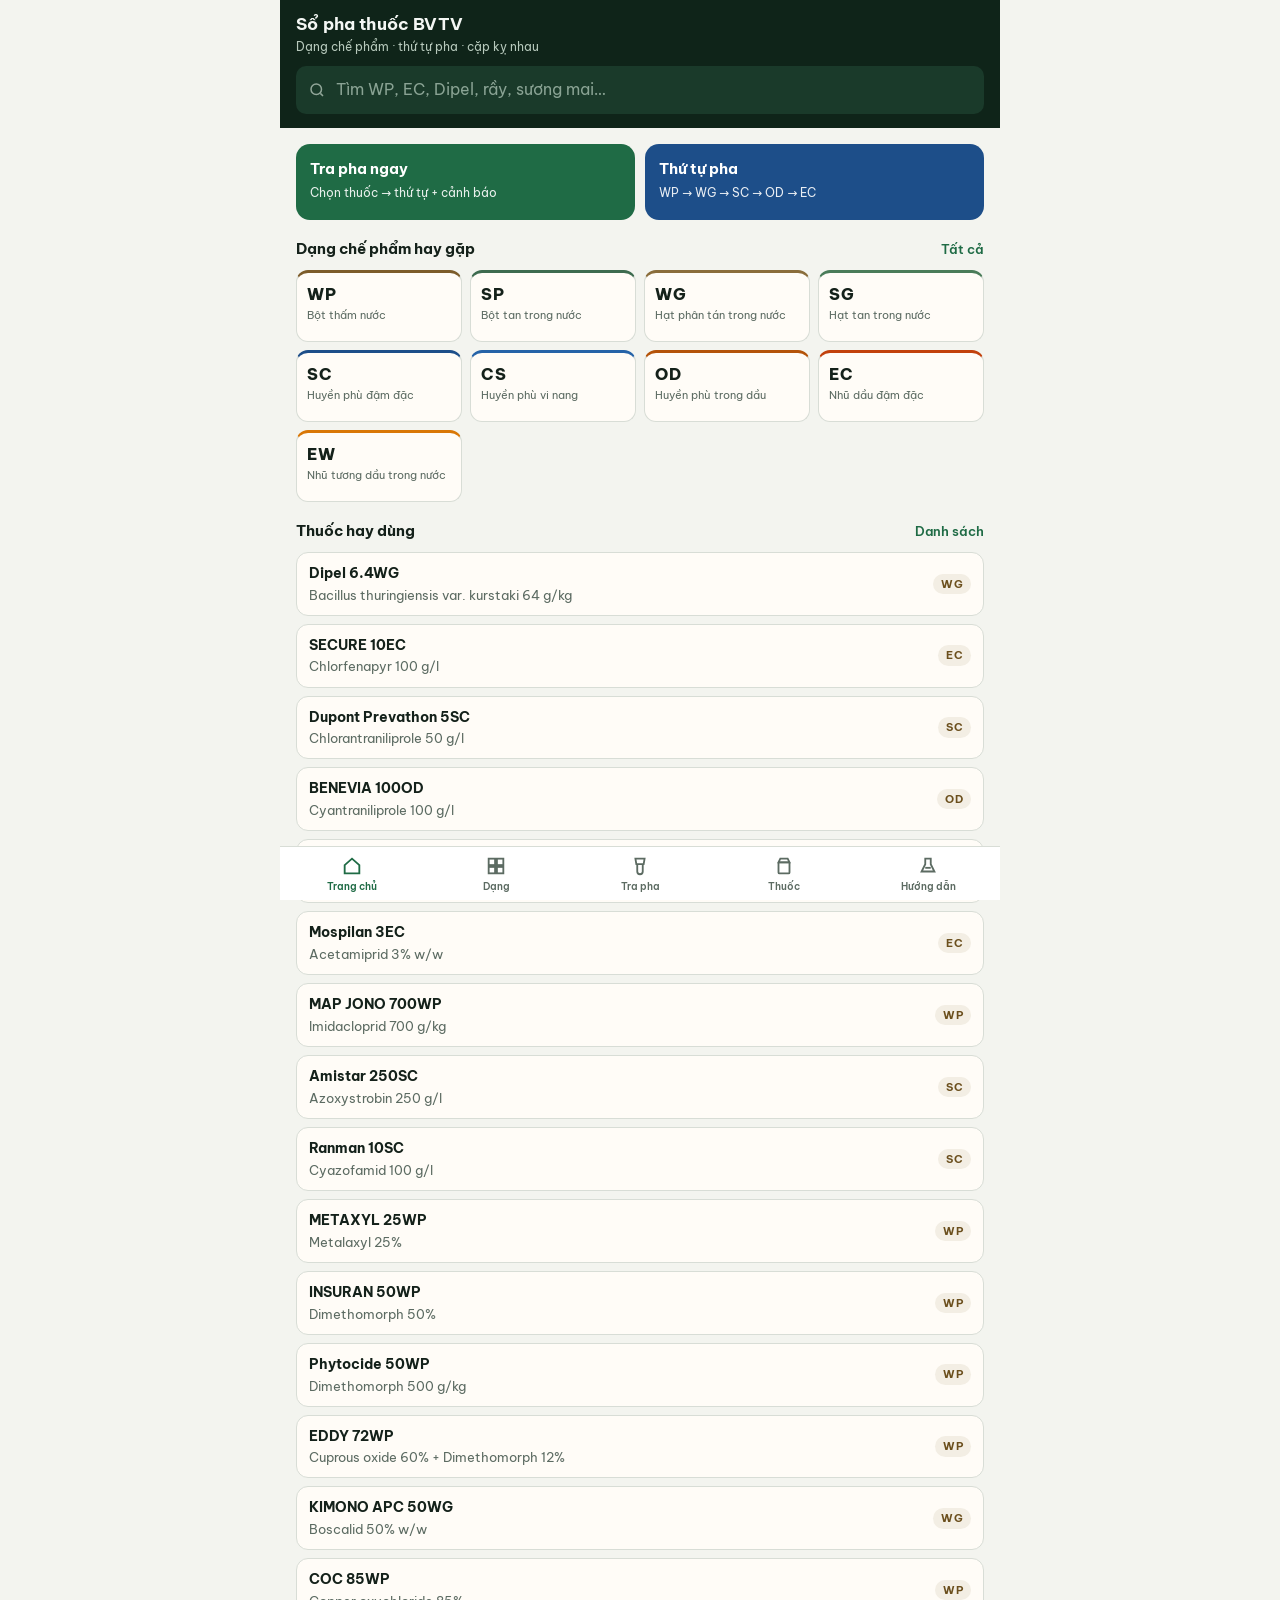
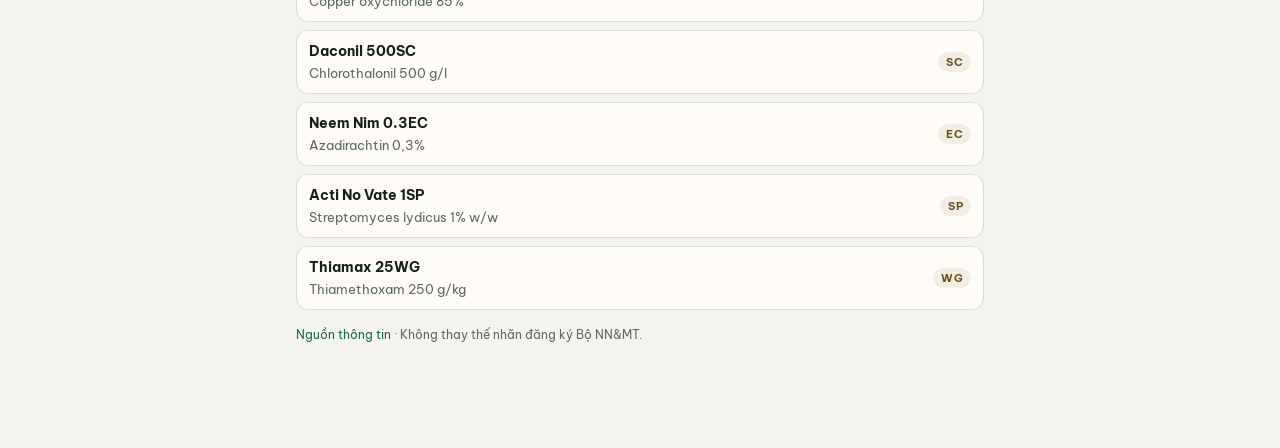
==== index.html @ 3c705736 "Add files via upload" ====
<!DOCTYPE html>
<html lang="vi">
<head>
  <meta charset="UTF-8">
  <meta name="viewport" content="width=device-width, initial-scale=1, viewport-fit=cover">
  <meta name="theme-color" content="#0f2419">
  <meta name="description" content="Tra nhanh dạng nông dược WP WG EC SC, thứ tự pha và thuốc không được phối. Tối ưu điện thoại ngoài đồng.">
  <title>Sổ pha thuốc BVTV</title>
  <link rel="manifest" href="manifest.json">
  <link rel="icon" href="data:image/svg+xml,%3Csvg xmlns='http://www.w3.org/2000/svg' viewBox='0 0 64 64'%3E%3Crect fill='%231f6b45' width='64' height='64' rx='14'/%3E%3Cpath fill='%23fff' d='M18 40c8-16 20-22 28-24-6 8-8 18-6 28-10-2-18-2-22-4z'/%3E%3C/svg%3E">
  <link rel="preconnect" href="https://fonts.googleapis.com">
  <link rel="preconnect" href="https://fonts.gstatic.com" crossorigin>
  <link href="https://fonts.googleapis.com/css2?family=Be+Vietnam+Pro:wght@400;600;700;800&display=swap" rel="stylesheet">
  <link rel="stylesheet" href="css/style.css">
</head>
<body>
  <div class="app">
    <header class="topbar">
      <h1>Sổ pha thuốc BVTV</h1>
      <p>Dạng chế phẩm · thứ tự pha · cặp kỵ nhau</p>
      <div class="search-wrap">
        <svg width="18" height="18" viewBox="0 0 24 24" fill="none" stroke="#c5d5c9" stroke-width="2"><circle cx="11" cy="11" r="7"/><path d="M20 20l-3.5-3.5"/></svg>
        <input id="global-search" type="search" placeholder="Tìm WP, EC, Dipel, rầy, sương mai…" autocomplete="off">
      </div>
    </header>

    <div id="search-results" class="hidden" style="padding:12px 16px 0"></div>

    <main>
      <section id="page-home" class="page">
        <div class="hero-actions">
          <button class="big-btn primary" data-go="#/tra">
            <strong>Tra pha ngay</strong>
            <span>Chọn thuốc → thứ tự + cảnh báo</span>
          </button>
          <button class="big-btn secondary" data-go="#/pha">
            <strong>Thứ tự pha</strong>
            <span>WP → WG → SC → OD → EC</span>
          </button>
        </div>
        <div class="section-title">
          <h2>Dạng chế phẩm hay gặp</h2>
          <a href="#/dang">Tất cả</a>
        </div>
        <div id="home-forms" class="form-grid"></div>
        <div class="section-title" style="margin-top:18px">
          <h2>Thuốc hay dùng</h2>
          <a href="#/thuoc">Danh sách</a>
        </div>
        <div id="home-prods" class="prod-list"></div>
        <p class="note-legal"><a href="#/nguon">Nguồn thông tin</a> · Không thay thế nhãn đăng ký Bộ NN&MT.</p>
      </section>

      <section id="page-forms" class="page">
        <div class="section-title"><h2>Pha với nước để phun</h2></div>
        <p class="muted">Chữ cuối tên thuốc (WP, WG, EC…) là dạng bào chế — quyết định thuốc vào bình ở bước nào. Bấm để xem cách pha.</p>
        <div id="forms-spray" class="form-grid" style="margin-top:10px"></div>
        <div class="section-title" style="margin-top:18px"><h2>Không pha bình phun lá</h2></div>
        <div id="forms-other" class="form-grid"></div>
      </section>

      <section id="page-form" class="page">
        <div id="form-detail"></div>
      </section>

      <section id="page-mix" class="page">
        <h2 style="font-size:1.05rem;margin:0 0 8px">Thứ tự cho thuốc vào bình</h2>
        <p class="muted">Nguyên tắc: nước trước — rắn khó tan trước — lỏng sau — dầu/nhũ gần cuối — phân bón lá và bám dính cuối cùng. Khuấy đều sau mỗi loại.</p>
        <div class="legend">
          <span><i class="dot" style="background:#dcfce7"></i> Phối được</span>
          <span><i class="dot" style="background:#fde68a"></i> Có điều kiện</span>
          <span><i class="dot" style="background:#fecaca"></i> Không phối</span>
        </div>
        <ol id="mix-steps" class="step-list"></ol>

        <div class="card">
          <h3>Bảng nhóm hoạt chất</h3>
          <div class="matrix">
            <table>
              <thead>
                <tr>
                  <th class="left">Nhóm</th>
                  <th>Trừ sâu</th>
                  <th>Trừ bệnh</th>
                  <th>Trừ cỏ</th>
                  <th>Sinh học</th>
                  <th>Phân lá</th>
                </tr>
              </thead>
              <tbody>
                <tr>
                  <th class="left">Trừ sâu, rầy</th>
                  <td class="cell-mid">⚠</td>
                  <td class="cell-ok">✔</td>
                  <td class="cell-no">✖</td>
                  <td class="cell-mid">⚠</td>
                  <td class="cell-mid">⚠</td>
                </tr>
                <tr>
                  <th class="left">Trừ bệnh</th>
                  <td class="cell-ok">✔</td>
                  <td class="cell-mid">⚠</td>
                  <td class="cell-no">✖</td>
                  <td class="cell-no">✖</td>
                  <td class="cell-mid">⚠</td>
                </tr>
                <tr>
                  <th class="left">Trừ cỏ</th>
                  <td class="cell-no">✖</td>
                  <td class="cell-no">✖</td>
                  <td class="cell-mid">⚠</td>
                  <td class="cell-no">✖</td>
                  <td class="cell-no">✖</td>
                </tr>
                <tr>
                  <th class="left">Sinh học (Bt, Streptomyces)</th>
                  <td class="cell-mid">⚠</td>
                  <td class="cell-no">✖</td>
                  <td class="cell-no">✖</td>
                  <td class="cell-ok">✔</td>
                  <td class="cell-mid">⚠</td>
                </tr>
                <tr>
                  <th class="left">Phân bón lá</th>
                  <td class="cell-mid">⚠</td>
                  <td class="cell-mid">⚠</td>
                  <td class="cell-no">✖</td>
                  <td class="cell-mid">⚠</td>
                  <td class="cell-ok">✔</td>
                </tr>
              </tbody>
            </table>
          </div>
          <p class="muted" style="margin-top:8px">✔ phối được (đúng thứ tự, thử cốc) · ⚠ được khi liều thấp / không trùng nhóm IRAC–FRAC · ✖ phun riêng</p>
        </div>

        <div class="card">
          <h3>Cặp không trộn chung</h3>
          <ul class="plain">
            <li><strong>Thuốc trừ cỏ</strong> với mọi thứ khác. Rửa bình thật kỹ.</li>
            <li><strong>COC 85, CuSO4, Booc-đô</strong> — phun riêng. (Đồng hydroxide như Kocide/Champion linh hoạt hơn.)</li>
            <li><strong>Vi sinh</strong> (Dipel Bt, Acti No Vate, Trichoderma) với thuốc nấm hóa học, kháng sinh, vôi. Cách ly 5–7 ngày.</li>
            <li><strong>Carbamate kim loại</strong> (mancozeb, zineb, propineb, fosetyl-Al) với kháng sinh (kasugamycin, validamycin…).</li>
            <li><strong>Canxi / magie</strong> với gốc sunfat hoặc lân — kết tủa, nghẹt béc.</li>
            <li><strong>Cùng nhóm IRAC hoặc FRAC</strong> — không mở phổ, tăng kháng thuốc (Prevathon + Benevia; Mospilan + Jono + Thiamax; Insuran + Phytocide + Eddy).</li>
          </ul>
        </div>

        <div class="callout warn">
          <strong>Bốn đúng:</strong> đúng thuốc — đúng liều nhãn — đúng lúc — đúng cách. Nước sạch. Pha xong phun ngay. Sáng sớm hoặc chiều mát. Bảo hộ khi pha và khi phun.
        </div>
        <p><a href="#/tra">Mở bộ tra pha với thuốc hay dùng →</a></p>
      </section>

      <section id="page-products" class="page">
        <div class="filters">
          <button class="on" data-filter="all">Tất cả</button>
          <button data-filter="tru-sau">Trừ sâu</button>
          <button data-filter="tru-benh">Trừ bệnh</button>
          <button data-filter="bio">Sinh học</button>
        </div>
        <div id="prod-list" class="prod-list"></div>
      </section>

      <section id="page-product" class="page">
        <div id="product-detail"></div>
      </section>

      <section id="page-checker" class="page">
        <h2 style="font-size:1.05rem;margin:0 0 6px">Bộ tra pha</h2>
        <p class="muted">Chọn thuốc đang cầm. Web sắp thứ tự theo dạng chế phẩm và báo cặp kỵ.</p>
        <div class="tank-bar">
          <button data-l="8">8L</button>
          <button class="on" data-l="16">16L</button>
          <button data-l="20">20L</button>
          <button data-l="25">25L</button>
        </div>
        <div id="checker-picks" class="prod-list" style="margin-bottom:14px"></div>
        <div id="checker-result"></div>
      </section>

      <section id="page-sources" class="page">
        <button class="back" data-go="#/">← Trang chủ</button>
        <h2 style="font-size:1.05rem;margin:0 0 8px">Nguồn</h2>
        <p class="muted">Thông tin tổng hợp để tra nhanh ngoài đồng. Liều và cây trồng đăng ký có thể khác giữa các lô — luôn đọc nhãn.</p>
        <div id="source-list"></div>
        <p class="note-legal">Trang này không phải văn bản pháp lý hay khuyến cáo thương mại. IRAC/FRAC dùng để tránh chồng nhóm, không thay thế tư vấn bảo vệ thực vật tại địa phương.</p>
      </section>
    </main>
  </div>

  <nav class="bottom-nav" aria-label="Điều hướng">
    <button data-page="home" data-go="#/">
      <svg width="22" height="22" viewBox="0 0 24 24" fill="none" stroke="currentColor" stroke-width="2"><path d="M4 11l8-7 8 7v9H4z"/></svg>
      Trang chủ
    </button>
    <button data-page="forms" data-go="#/dang">
      <svg width="22" height="22" viewBox="0 0 24 24" fill="none" stroke="currentColor" stroke-width="2"><rect x="4" y="4" width="7" height="7"/><rect x="13" y="4" width="7" height="7"/><rect x="4" y="13" width="7" height="7"/><rect x="13" y="13" width="7" height="7"/></svg>
      Dạng
    </button>
    <button data-page="checker" data-go="#/tra">
      <svg width="22" height="22" viewBox="0 0 24 24" fill="none" stroke="currentColor" stroke-width="2"><path d="M7 4h10l-1 6H8L7 4z"/><path d="M9 10v8a3 3 0 006 0v-8"/></svg>
      Tra pha
    </button>
    <button data-page="products" data-go="#/thuoc">
      <svg width="22" height="22" viewBox="0 0 24 24" fill="none" stroke="currentColor" stroke-width="2"><path d="M8 4h8l2 4H6l2-4z"/><rect x="6" y="8" width="12" height="12" rx="1"/></svg>
      Thuốc
    </button>
    <button data-page="mix" data-go="#/pha">
      <svg width="22" height="22" viewBox="0 0 24 24" fill="none" stroke="currentColor" stroke-width="2"><path d="M8 4h8M9 4v6L5 18h14l-4-8V4"/><path d="M9 14h6"/></svg>
      Hướng dẫn
    </button>
  </nav>

  <script src="js/data.js"></script>
  <script src="js/app.js"></script>
</body>
</html>
---- css/style.css ----
:root {
  --bg: #f3f4ef;
  --paper: #fffcf7;
  --ink: #14211a;
  --muted: #5c6b62;
  --line: #d8ddd6;
  --green: #1f6b45;
  --green-2: #164d32;
  --green-soft: #e7f3eb;
  --ok: #157a3c;
  --ok-bg: #e6f6ea;
  --warn: #b45309;
  --warn-bg: #fef3e2;
  --bad: #b42318;
  --bad-bg: #fdecea;
  --info: #1d4e89;
  --info-bg: #e8f0f8;
  --nav: #0f2419;
  --radius: 14px;
  --shadow: 0 1px 0 rgba(20, 33, 26, 0.06);
  --pad: 16px;
  --max: 720px;
  --nav-h: 64px;
  --safe-b: env(safe-area-inset-bottom, 0px);
}

*,
*::before,
*::after {
  box-sizing: border-box;
}

html,
body {
  margin: 0;
  padding: 0;
  min-height: 100%;
  background: var(--bg);
  color: var(--ink);
  font-family: "Be Vietnam Pro", "Segoe UI", system-ui, sans-serif;
  font-size: 16px;
  line-height: 1.45;
  -webkit-text-size-adjust: 100%;
}

body {
  padding-bottom: calc(var(--nav-h) + var(--safe-b) + 12px);
}

a {
  color: var(--green);
  text-decoration: none;
}

img {
  max-width: 100%;
}

button,
input,
select {
  font: inherit;
}

.app {
  max-width: var(--max);
  margin: 0 auto;
  min-height: 100dvh;
}

.topbar {
  position: sticky;
  top: 0;
  z-index: 20;
  background: var(--nav);
  color: #f4f7f4;
  padding: 12px var(--pad) 14px;
  padding-top: max(12px, env(safe-area-inset-top));
}

.topbar h1 {
  margin: 0;
  font-size: 1.05rem;
  font-weight: 700;
  letter-spacing: 0.01em;
}

.topbar p {
  margin: 2px 0 0;
  font-size: 0.78rem;
  color: #b7c9bc;
}

.search-wrap {
  margin-top: 10px;
  position: relative;
}

.search-wrap input {
  width: 100%;
  border: 0;
  border-radius: 10px;
  padding: 12px 14px 12px 40px;
  background: #1a3a2a;
  color: #fff;
  outline: none;
}

.search-wrap input::placeholder {
  color: #8aa394;
}

.search-wrap svg {
  position: absolute;
  left: 12px;
  top: 50%;
  transform: translateY(-50%);
  opacity: 0.7;
}

.page {
  display: none;
  padding: var(--pad);
}

.page.active {
  display: block;
}

.section-title {
  display: flex;
  align-items: baseline;
  justify-content: space-between;
  gap: 8px;
  margin: 8px 0 10px;
}

.section-title h2 {
  margin: 0;
  font-size: 0.95rem;
  font-weight: 700;
}

.section-title a,
.link-btn {
  font-size: 0.8rem;
  font-weight: 600;
}

.hero-actions {
  display: grid;
  grid-template-columns: 1fr 1fr;
  gap: 10px;
  margin-bottom: 18px;
}

.big-btn {
  display: flex;
  flex-direction: column;
  gap: 4px;
  text-align: left;
  border: 0;
  border-radius: var(--radius);
  padding: 14px;
  min-height: 76px;
  cursor: pointer;
  color: #fff;
}

.big-btn.primary {
  background: var(--green);
}

.big-btn.secondary {
  background: #1d4e89;
}

.big-btn strong {
  font-size: 0.95rem;
}

.big-btn span {
  font-size: 0.75rem;
  opacity: 0.9;
}

.card {
  background: var(--paper);
  border: 1px solid var(--line);
  border-radius: var(--radius);
  padding: 14px;
  margin-bottom: 10px;
  box-shadow: var(--shadow);
}

.card h3 {
  margin: 0 0 6px;
  font-size: 0.95rem;
}

.muted {
  color: var(--muted);
  font-size: 0.82rem;
}

.form-grid,
.prod-list {
  display: grid;
  gap: 8px;
}

.form-grid {
  grid-template-columns: repeat(3, 1fr);
}

.chip,
.prod-row,
.pick-row {
  display: flex;
  align-items: center;
  gap: 10px;
  background: var(--paper);
  border: 1px solid var(--line);
  border-radius: 12px;
  padding: 10px 12px;
  min-height: 52px;
  cursor: pointer;
  text-align: left;
  width: 100%;
  color: inherit;
}

.chip {
  flex-direction: column;
  align-items: flex-start;
  gap: 2px;
  min-height: 72px;
  padding: 10px;
}

.chip .code {
  font-weight: 800;
  font-size: 1rem;
  letter-spacing: 0.04em;
}

.chip .name {
  font-size: 0.7rem;
  color: var(--muted);
  line-height: 1.25;
}

.badge {
  display: inline-flex;
  align-items: center;
  border-radius: 999px;
  padding: 2px 8px;
  font-size: 0.7rem;
  font-weight: 700;
  letter-spacing: 0.04em;
  background: var(--green-soft);
  color: var(--green-2);
}

.badge.form {
  background: #f3eee4;
  color: #6b4f1d;
}

.badge.bio {
  background: #e6f4ef;
  color: #0f766e;
}

.badge.bad {
  background: var(--bad-bg);
  color: var(--bad);
}

.badge.warn {
  background: var(--warn-bg);
  color: var(--warn);
}

.prod-row {
  justify-content: space-between;
}

.prod-row .meta {
  display: flex;
  flex-direction: column;
  gap: 2px;
  min-width: 0;
}

.prod-row .meta strong {
  font-size: 0.9rem;
}

.filters {
  display: flex;
  gap: 6px;
  overflow-x: auto;
  padding-bottom: 8px;
  margin: 0 -4px 8px;
  scrollbar-width: none;
}

.filters button {
  flex: 0 0 auto;
  border: 1px solid var(--line);
  background: var(--paper);
  border-radius: 999px;
  padding: 8px 12px;
  font-size: 0.8rem;
  font-weight: 600;
  cursor: pointer;
}

.filters button.on {
  background: var(--green);
  color: #fff;
  border-color: var(--green);
}

.step-list {
  counter-reset: step;
  list-style: none;
  margin: 0;
  padding: 0;
}

.step-list li {
  position: relative;
  padding: 12px 12px 12px 52px;
  background: var(--paper);
  border: 1px solid var(--line);
  border-radius: 12px;
  margin-bottom: 8px;
}

.step-list li::before {
  counter-increment: step;
  content: counter(step);
  position: absolute;
  left: 12px;
  top: 12px;
  width: 28px;
  height: 28px;
  border-radius: 50%;
  background: var(--green);
  color: #fff;
  font-size: 0.8rem;
  font-weight: 700;
  display: flex;
  align-items: center;
  justify-content: center;
}

.step-list strong {
  display: block;
  margin-bottom: 4px;
}

.callout {
  border-radius: var(--radius);
  padding: 12px 14px;
  margin-bottom: 12px;
  font-size: 0.88rem;
}

.callout.warn {
  background: var(--warn-bg);
  color: #7c3d0a;
}

.callout.bad {
  background: var(--bad-bg);
  color: #7f1d1d;
}

.callout.ok {
  background: var(--ok-bg);
  color: #14532d;
}

.callout.info {
  background: var(--info-bg);
  color: #1e3a5f;
}

.matrix {
  overflow-x: auto;
  -webkit-overflow-scrolling: touch;
}

table {
  width: 100%;
  border-collapse: collapse;
  font-size: 0.75rem;
  background: var(--paper);
  border-radius: 12px;
  overflow: hidden;
}

th,
td {
  border: 1px solid var(--line);
  padding: 8px 6px;
  text-align: center;
}

th {
  background: var(--green-soft);
  font-weight: 700;
}

td.left,
th.left {
  text-align: left;
}

.cell-ok {
  background: #dcfce7;
  color: #166534;
  font-weight: 700;
}

.cell-no {
  background: #fecaca;
  color: #991b1b;
  font-weight: 700;
}

.cell-mid {
  background: #fde68a;
  color: #92400e;
  font-weight: 700;
}

.back {
  border: 0;
  background: none;
  color: var(--green);
  font-weight: 700;
  padding: 0 0 10px;
  cursor: pointer;
}

.dl {
  display: grid;
  grid-template-columns: 110px 1fr;
  gap: 6px 10px;
  font-size: 0.88rem;
  margin: 10px 0;
}

.dl dt {
  color: var(--muted);
  font-weight: 600;
}

.dl dd {
  margin: 0;
}

ul.plain {
  margin: 8px 0 0;
  padding-left: 18px;
}

ul.plain li {
  margin-bottom: 6px;
}

.tank-bar {
  display: flex;
  gap: 6px;
  margin: 8px 0 12px;
}

.tank-bar button {
  flex: 1;
  border: 1px solid var(--line);
  background: var(--paper);
  border-radius: 10px;
  padding: 10px 0;
  font-weight: 700;
  cursor: pointer;
}

.tank-bar button.on {
  background: var(--green);
  color: #fff;
  border-color: var(--green);
}

.pick-row input {
  width: 20px;
  height: 20px;
  accent-color: var(--green);
}

.order-box {
  display: flex;
  flex-direction: column;
  gap: 8px;
}

.order-item {
  display: flex;
  gap: 10px;
  align-items: flex-start;
  background: var(--paper);
  border: 1px solid var(--line);
  border-radius: 12px;
  padding: 10px 12px;
}

.num {
  flex: 0 0 28px;
  height: 28px;
  border-radius: 50%;
  background: var(--green);
  color: #fff;
  display: flex;
  align-items: center;
  justify-content: center;
  font-weight: 800;
  font-size: 0.85rem;
}

.result-empty {
  text-align: center;
  padding: 28px 12px;
  color: var(--muted);
}

.bottom-nav {
  position: fixed;
  left: 0;
  right: 0;
  bottom: 0;
  z-index: 30;
  display: grid;
  grid-template-columns: repeat(5, 1fr);
  background: #fff;
  border-top: 1px solid var(--line);
  padding-bottom: var(--safe-b);
  max-width: var(--max);
  margin: 0 auto;
}

.bottom-nav button {
  border: 0;
  background: none;
  padding: 8px 4px 6px;
  font-size: 0.65rem;
  font-weight: 600;
  color: var(--muted);
  cursor: pointer;
}

.bottom-nav button.on {
  color: var(--green);
}

.bottom-nav svg {
  display: block;
  margin: 0 auto 2px;
}

.hidden {
  display: none !important;
}

.legend {
  display: flex;
  flex-wrap: wrap;
  gap: 8px;
  font-size: 0.75rem;
  margin: 8px 0 12px;
}

.legend span {
  display: inline-flex;
  align-items: center;
  gap: 4px;
}

.dot {
  width: 10px;
  height: 10px;
  border-radius: 2px;
  display: inline-block;
}

.source-item {
  margin-bottom: 12px;
}

.source-item a {
  font-weight: 700;
  font-size: 0.88rem;
}

.note-legal {
  font-size: 0.75rem;
  color: var(--muted);
  margin-top: 16px;
  line-height: 1.5;
}

@media (min-width: 640px) {
  .form-grid {
    grid-template-columns: repeat(4, 1fr);
  }
}
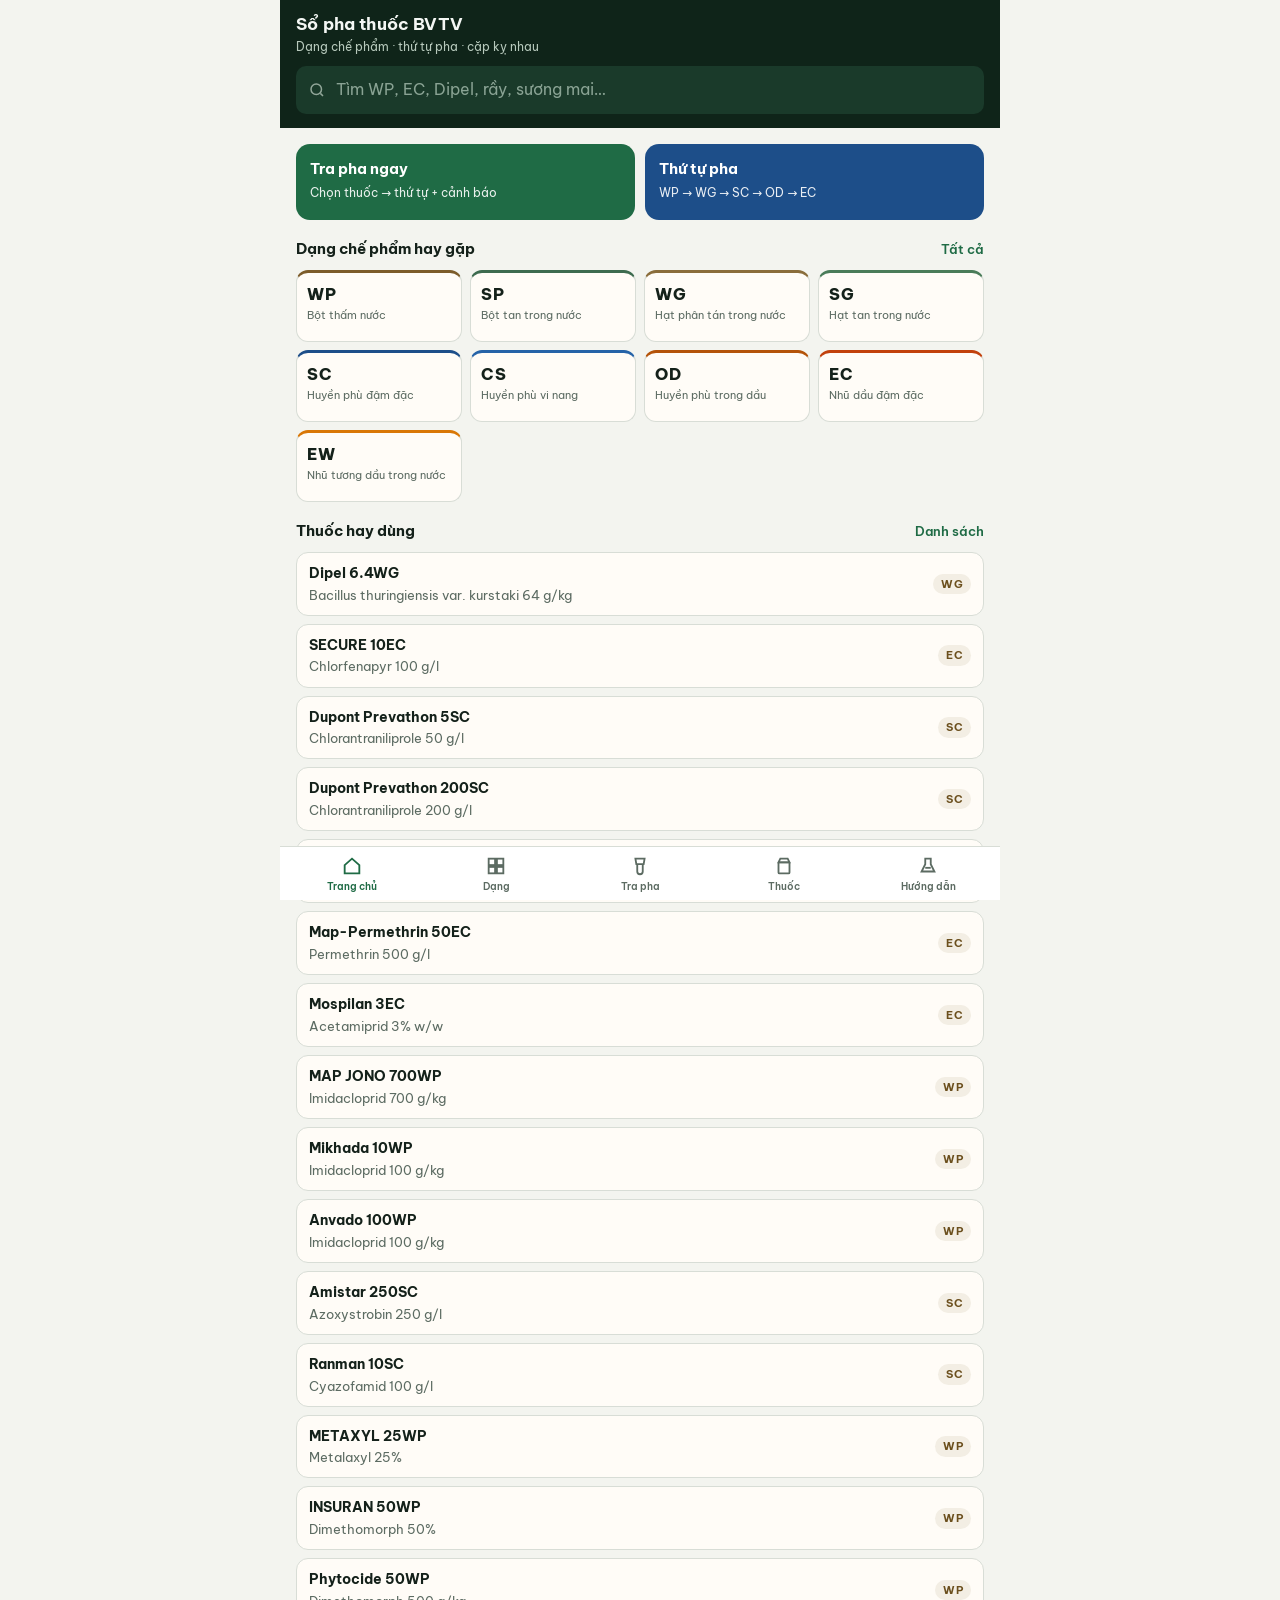
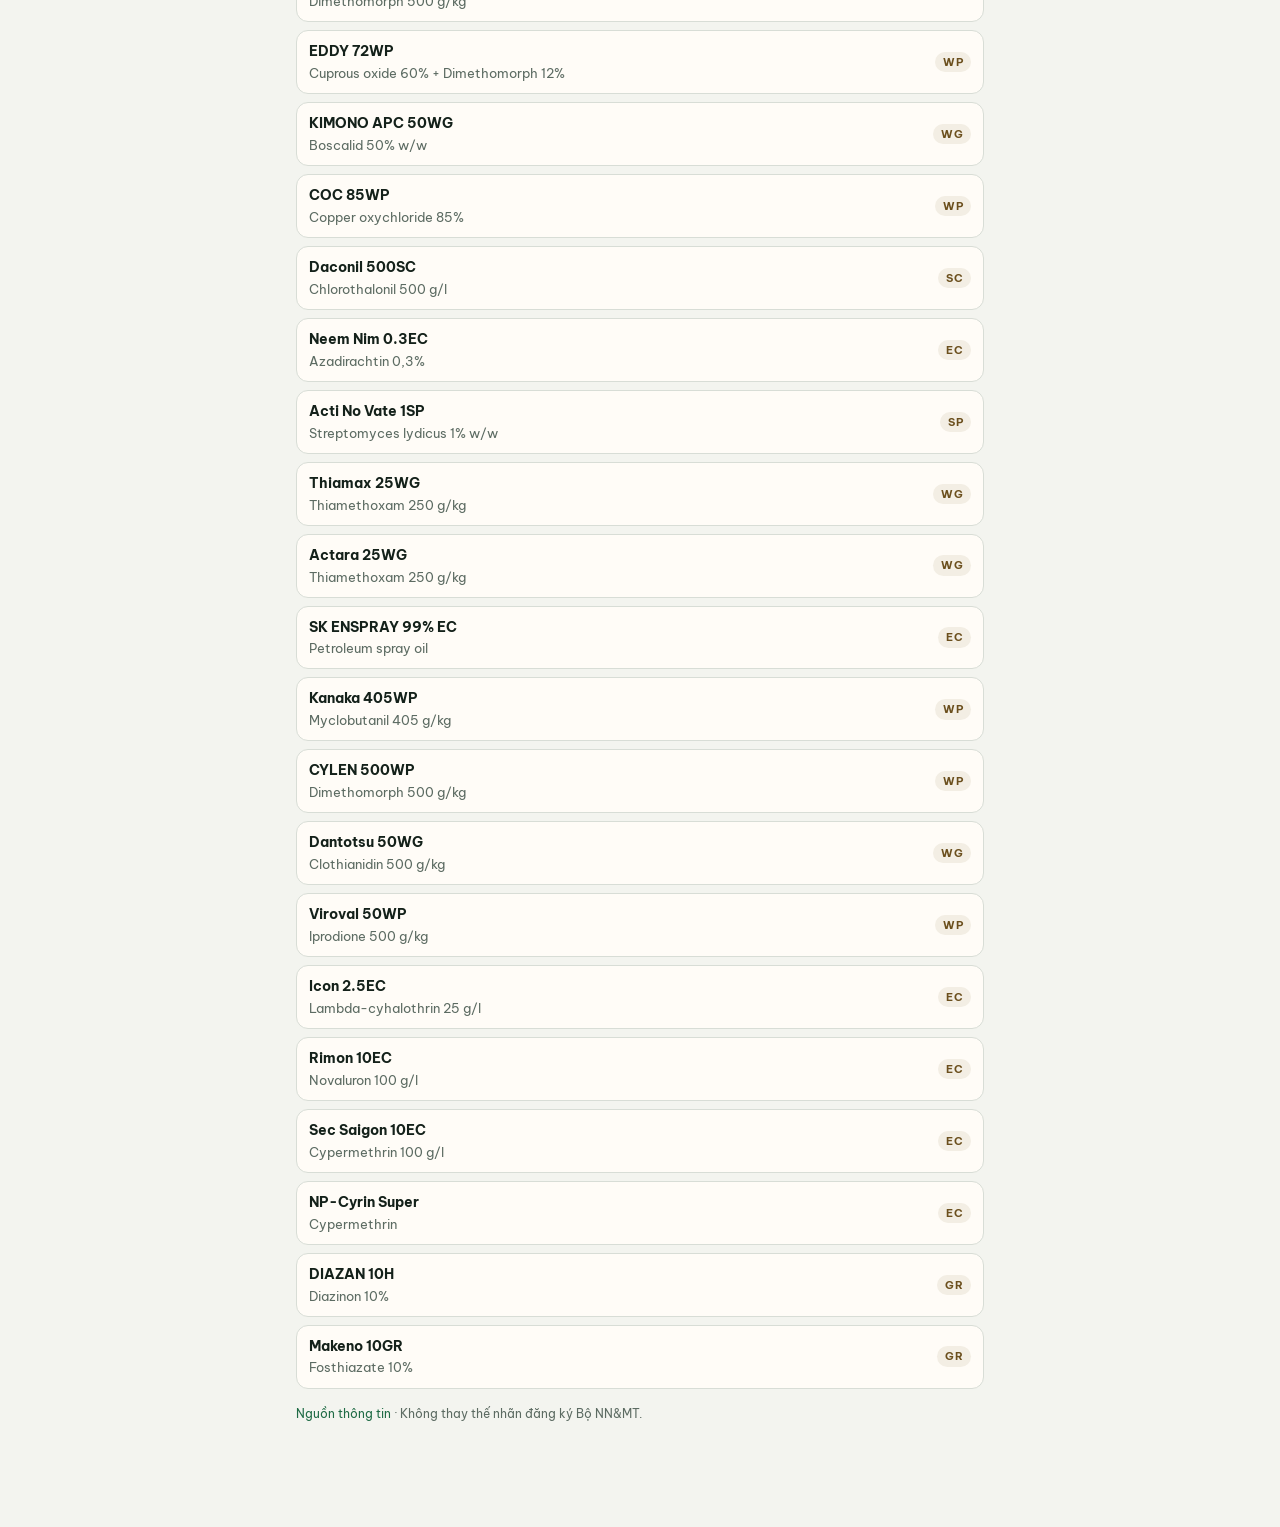
==== commit 166836f5: "Add files via upload" ====
--- a/index.html
+++ b/index.html
@@ -142,7 +142,7 @@
             <li><strong>Vi sinh</strong> (Dipel Bt, Acti No Vate, Trichoderma) với thuốc nấm hóa học, kháng sinh, vôi. Cách ly 5–7 ngày.</li>
             <li><strong>Carbamate kim loại</strong> (mancozeb, zineb, propineb, fosetyl-Al) với kháng sinh (kasugamycin, validamycin…).</li>
             <li><strong>Canxi / magie</strong> với gốc sunfat hoặc lân — kết tủa, nghẹt béc.</li>
-            <li><strong>Cùng nhóm IRAC hoặc FRAC</strong> — không mở phổ, tăng kháng thuốc (Prevathon + Benevia; Mospilan + Jono + Thiamax; Insuran + Phytocide + Eddy).</li>
+            <li><strong>Cùng nhóm IRAC hoặc FRAC</strong> — không mở phổ, tăng kháng thuốc (Prevathon 5SC / 200SC + Benevia; Mospilan + Jono / Mikhada / Anvado + Thiamax / Actara + Dantotsu; Insuran + Phytocide + Eddy + Cylen; Permethrin + Icon + Sec Saigon + NP-Cyrin).</li>
           </ul>
         </div>
 
@@ -168,12 +168,26 @@
 
       <section id="page-checker" class="page">
         <h2 style="font-size:1.05rem;margin:0 0 6px">Bộ tra pha</h2>
-        <p class="muted">Chọn thuốc đang cầm. Web sắp thứ tự theo dạng chế phẩm và báo cặp kỵ.</p>
-        <div class="tank-bar">
-          <button data-l="8">8L</button>
-          <button class="on" data-l="16">16L</button>
-          <button data-l="20">20L</button>
-          <button data-l="25">25L</button>
+        <p class="muted">Chọn cây đang phun, nhập số lít bình pha, rồi chọn thuốc. Thuốc cấm trên cây đó bị làm mờ, không chọn được.</p>
+        <div class="crop-bar">
+          <label for="crop-select">Cây đang phun</label>
+          <select id="crop-select"></select>
+          <p id="crop-ban-hint" class="muted"></p>
+        </div>
+        <div class="tank-card">
+          <label for="tank-liters">Số lít cần pha</label>
+          <p class="muted" id="tank-hint">Liều nhãn tính theo bình 16 lít. Nhập đúng số lít nước sẽ pha — hệ thống quy ra lượng thuốc phải lấy cho bình đó.</p>
+          <div class="tank-bar">
+            <button type="button" data-l="8">8L</button>
+            <button type="button" class="on" data-l="16">16L</button>
+            <button type="button" data-l="20">20L</button>
+            <button type="button" data-l="25">25L</button>
+          </div>
+          <div class="tank-custom">
+            <input id="tank-liters" type="number" min="0.5" max="500" step="0.5" value="16" inputmode="decimal" enterkeyhint="done">
+            <span class="tank-unit">lít</span>
+          </div>
+          <p id="tank-scale-hint" class="muted"></p>
         </div>
         <div id="checker-picks" class="prod-list" style="margin-bottom:14px"></div>
         <div id="checker-result"></div>
--- a/css/style.css
+++ b/css/style.css
@@ -473,16 +473,36 @@
   margin-bottom: 6px;
 }
 
+.tank-card {
+  background: var(--paper);
+  border: 1px solid var(--line);
+  border-radius: var(--radius);
+  padding: 12px;
+  margin: 0 0 12px;
+}
+
+.tank-card label {
+  display: block;
+  font-size: 0.78rem;
+  font-weight: 700;
+  color: var(--muted);
+  margin-bottom: 4px;
+}
+
+.tank-card > .muted {
+  margin: 0 0 10px;
+}
+
 .tank-bar {
   display: flex;
   gap: 6px;
-  margin: 8px 0 12px;
+  margin: 0 0 10px;
 }
 
 .tank-bar button {
   flex: 1;
   border: 1px solid var(--line);
-  background: var(--paper);
+  background: #fff;
   border-radius: 10px;
   padding: 10px 0;
   font-weight: 700;
@@ -495,10 +515,169 @@
   border-color: var(--green);
 }
 
+.tank-custom {
+  display: flex;
+  align-items: stretch;
+  gap: 0;
+  border: 1px solid var(--line);
+  border-radius: 10px;
+  overflow: hidden;
+  background: #fff;
+}
+
+.tank-custom:focus-within {
+  border-color: var(--green);
+  box-shadow: 0 0 0 3px rgba(31, 107, 69, 0.15);
+}
+
+.tank-custom input {
+  flex: 1;
+  min-width: 0;
+  border: 0;
+  padding: 12px 12px;
+  background: transparent;
+  color: var(--ink);
+  font-weight: 800;
+  font-size: 1.15rem;
+  outline: none;
+}
+
+.tank-unit {
+  display: flex;
+  align-items: center;
+  padding: 0 14px;
+  font-weight: 700;
+  color: var(--muted);
+  background: var(--green-soft);
+  border-left: 1px solid var(--line);
+}
+
+#tank-scale-hint {
+  margin: 8px 0 0;
+}
+
+.dose-take {
+  margin-top: 6px;
+  padding: 8px 10px;
+  background: var(--green-soft);
+  border-radius: 10px;
+}
+
+.dose-range {
+  margin-top: 8px;
+}
+
+.dose-band {
+  display: grid;
+  grid-template-columns: 1fr 1fr 1fr;
+  gap: 4px;
+  margin-bottom: 6px;
+}
+
+.dose-band > span {
+  display: flex;
+  flex-direction: column;
+  align-items: center;
+  text-align: center;
+  padding: 6px 4px;
+  background: #fff;
+  border-radius: 8px;
+  border: 1px solid #c5e0d0;
+  font-size: 0.75rem;
+  line-height: 1.3;
+}
+
+.dose-band em {
+  font-style: normal;
+  color: var(--muted);
+  font-size: 0.68rem;
+  font-weight: 600;
+}
+
+.dose-band strong {
+  font-size: 0.88rem;
+  margin: 2px 0;
+}
+
+.take-summary {
+  background: var(--green-soft);
+  border-color: #c5e0d0;
+}
+
+.take-summary h3 {
+  margin-bottom: 8px;
+}
+
+.take-summary li {
+  font-size: 0.95rem;
+}
+
+.crop-bar {
+  background: var(--paper);
+  border: 1px solid var(--line);
+  border-radius: var(--radius);
+  padding: 12px;
+  margin: 8px 0 10px;
+}
+
+.crop-bar label {
+  display: block;
+  font-size: 0.78rem;
+  font-weight: 700;
+  color: var(--muted);
+  margin-bottom: 6px;
+}
+
+.crop-bar select {
+  width: 100%;
+  border: 1px solid var(--line);
+  border-radius: 10px;
+  padding: 12px 10px;
+  background: #fff;
+  color: var(--ink);
+  font-weight: 600;
+}
+
+.crop-bar #crop-ban-hint {
+  margin: 8px 0 0;
+}
+
 .pick-row input {
   width: 20px;
   height: 20px;
+  flex: 0 0 20px;
   accent-color: var(--green);
+}
+
+.pick-row .meta {
+  display: flex;
+  flex-direction: column;
+  gap: 2px;
+  min-width: 0;
+}
+
+.pick-row.banned {
+  opacity: 0.55;
+  cursor: not-allowed;
+  background: #f4f1ee;
+  border-style: dashed;
+  pointer-events: none;
+}
+
+.pick-row.banned strong {
+  text-decoration: line-through;
+  text-decoration-thickness: 1px;
+}
+
+.pick-row.banned input {
+  accent-color: #9ca3af;
+}
+
+.pick-row.granule {
+  opacity: 0.72;
+  cursor: not-allowed;
+  background: #f7f6f3;
+  pointer-events: none;
 }
 
 .order-box {
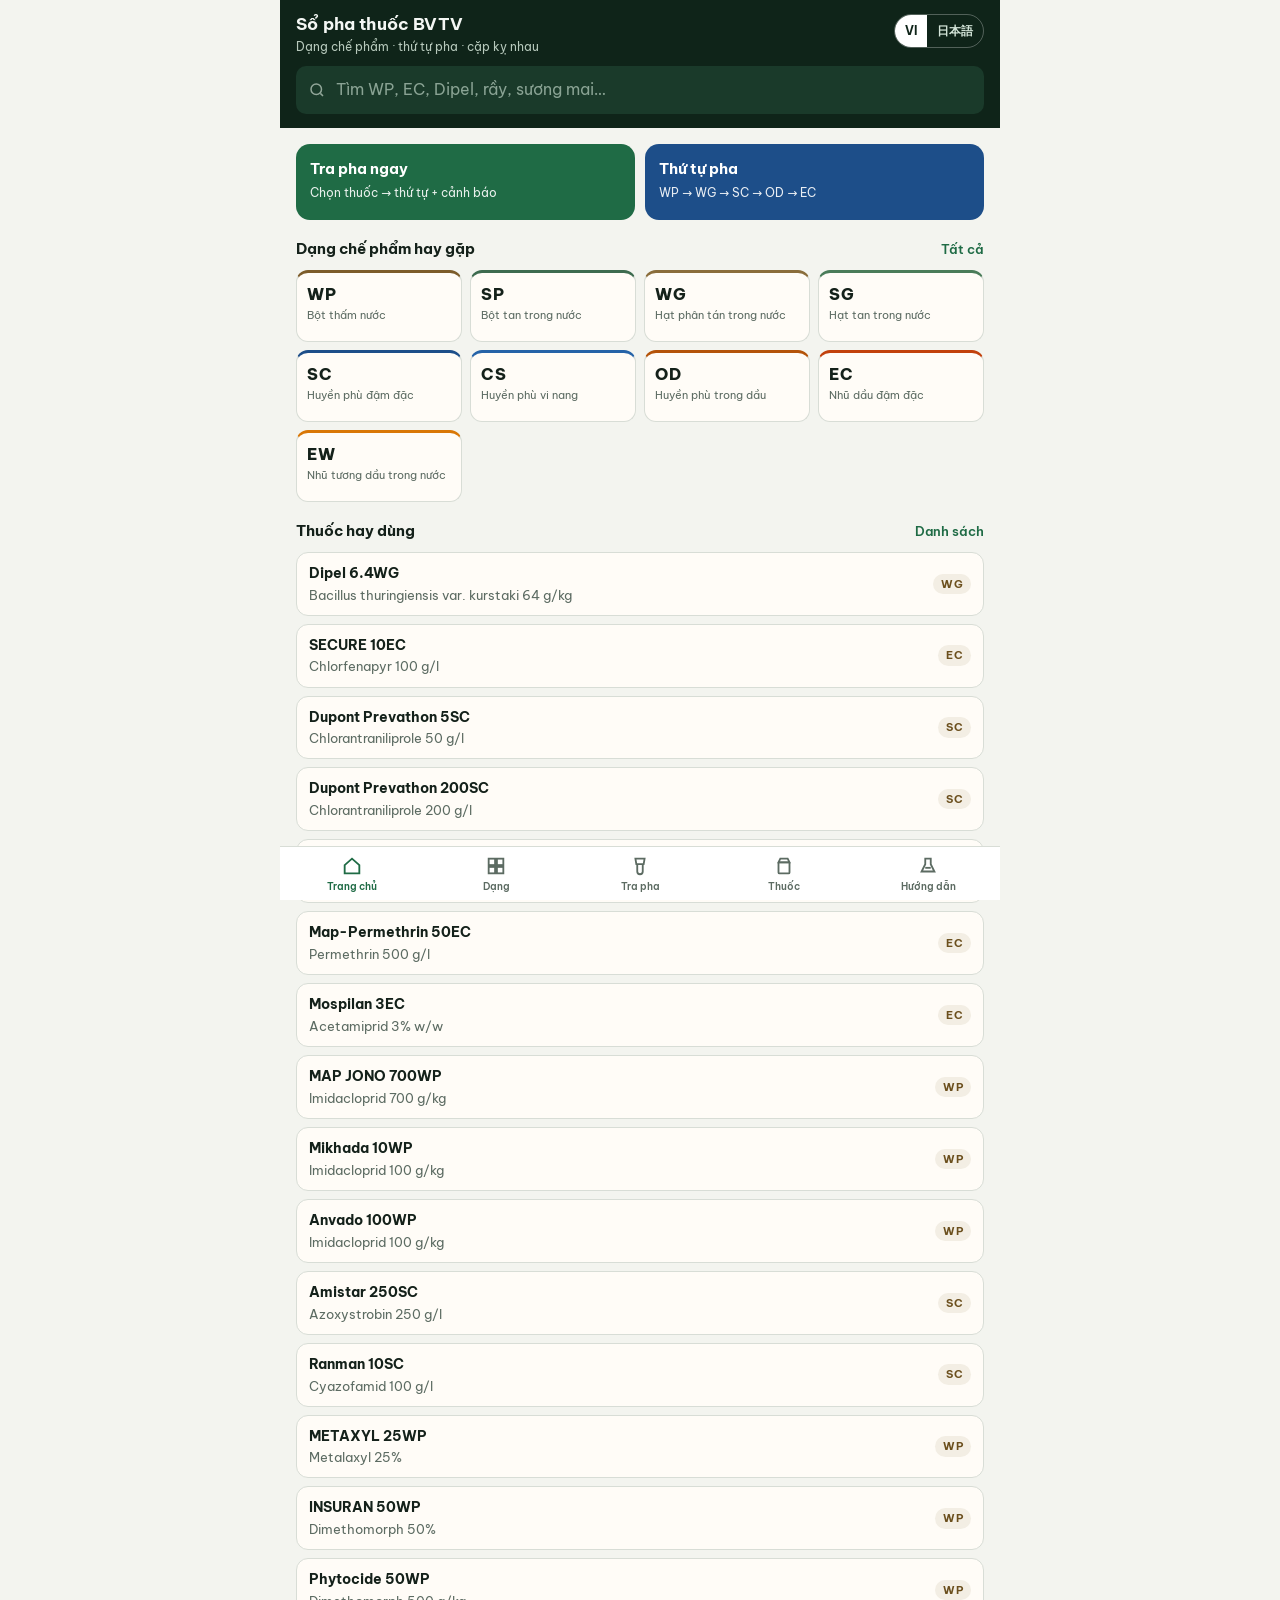
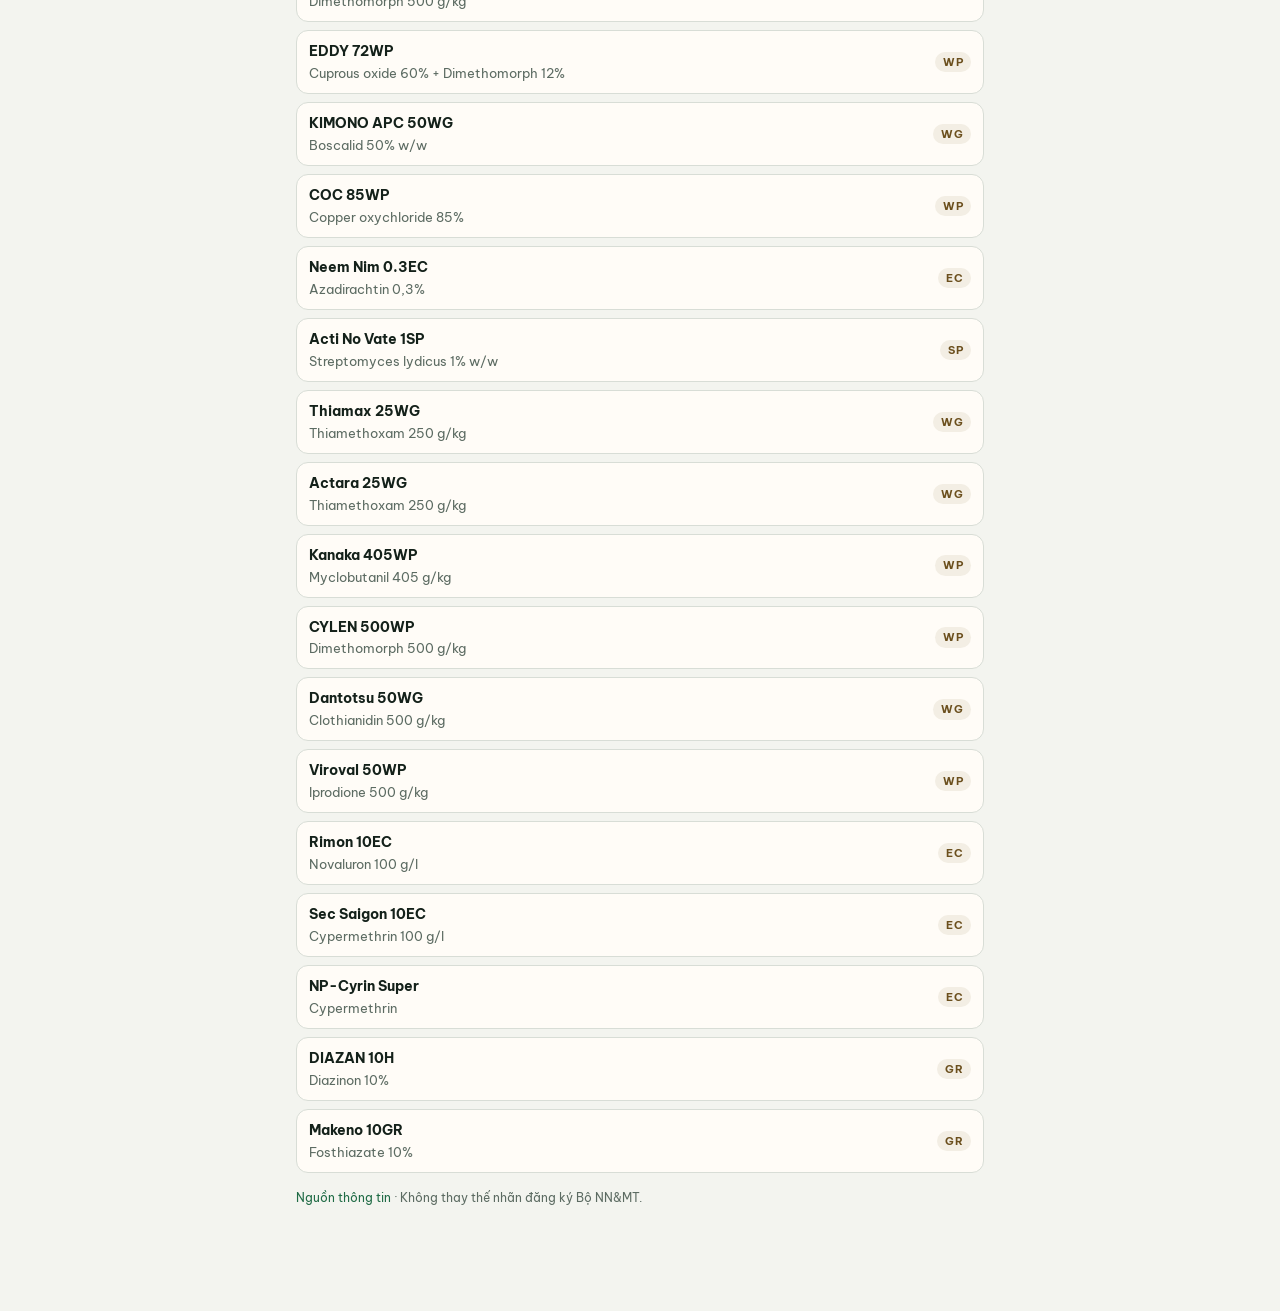
==== commit 854c5ae2: "Add files via upload" ====
--- a/index.html
+++ b/index.html
@@ -10,17 +10,25 @@
   <link rel="icon" href="data:image/svg+xml,%3Csvg xmlns='http://www.w3.org/2000/svg' viewBox='0 0 64 64'%3E%3Crect fill='%231f6b45' width='64' height='64' rx='14'/%3E%3Cpath fill='%23fff' d='M18 40c8-16 20-22 28-24-6 8-8 18-6 28-10-2-18-2-22-4z'/%3E%3C/svg%3E">
   <link rel="preconnect" href="https://fonts.googleapis.com">
   <link rel="preconnect" href="https://fonts.gstatic.com" crossorigin>
-  <link href="https://fonts.googleapis.com/css2?family=Be+Vietnam+Pro:wght@400;600;700;800&display=swap" rel="stylesheet">
+  <link href="https://fonts.googleapis.com/css2?family=Be+Vietnam+Pro:wght@400;600;700;800&family=Noto+Sans+JP:wght@400;500;700&display=swap" rel="stylesheet">
   <link rel="stylesheet" href="css/style.css">
 </head>
 <body>
   <div class="app">
     <header class="topbar">
-      <h1>Sổ pha thuốc BVTV</h1>
-      <p>Dạng chế phẩm · thứ tự pha · cặp kỵ nhau</p>
+      <div class="top-head">
+        <div>
+          <h1 data-i18n="title">Sổ pha thuốc BVTV</h1>
+          <p data-i18n="subtitle">Dạng chế phẩm · thứ tự pha · cặp kỵ nhau</p>
+        </div>
+        <div class="lang-switch" role="group" aria-label="Ngôn ngữ / 言語">
+          <button type="button" data-set-lang="vi" class="on" aria-pressed="true">VI</button>
+          <button type="button" data-set-lang="ja" aria-pressed="false">日本語</button>
+        </div>
+      </div>
       <div class="search-wrap">
         <svg width="18" height="18" viewBox="0 0 24 24" fill="none" stroke="#c5d5c9" stroke-width="2"><circle cx="11" cy="11" r="7"/><path d="M20 20l-3.5-3.5"/></svg>
-        <input id="global-search" type="search" placeholder="Tìm WP, EC, Dipel, rầy, sương mai…" autocomplete="off">
+        <input id="global-search" type="search" data-i18n-placeholder="searchPh" placeholder="Tìm WP, EC, Dipel, rầy, sương mai…" autocomplete="off">
       </div>
     </header>
 
@@ -30,32 +38,32 @@
       <section id="page-home" class="page">
         <div class="hero-actions">
           <button class="big-btn primary" data-go="#/tra">
-            <strong>Tra pha ngay</strong>
-            <span>Chọn thuốc → thứ tự + cảnh báo</span>
+            <strong data-i18n="homeTra">Tra pha ngay</strong>
+            <span data-i18n="homeTraSub">Chọn thuốc → thứ tự + cảnh báo</span>
           </button>
           <button class="big-btn secondary" data-go="#/pha">
-            <strong>Thứ tự pha</strong>
-            <span>WP → WG → SC → OD → EC</span>
+            <strong data-i18n="homeMix">Thứ tự pha</strong>
+            <span data-i18n="homeMixSub">WP → WG → SC → OD → EC</span>
           </button>
         </div>
         <div class="section-title">
-          <h2>Dạng chế phẩm hay gặp</h2>
-          <a href="#/dang">Tất cả</a>
+          <h2 data-i18n="homeForms">Dạng chế phẩm hay gặp</h2>
+          <a href="#/dang" data-i18n="homeAll">Tất cả</a>
         </div>
         <div id="home-forms" class="form-grid"></div>
         <div class="section-title" style="margin-top:18px">
-          <h2>Thuốc hay dùng</h2>
-          <a href="#/thuoc">Danh sách</a>
+          <h2 data-i18n="homeProds">Thuốc hay dùng</h2>
+          <a href="#/thuoc" data-i18n="homeList">Danh sách</a>
         </div>
         <div id="home-prods" class="prod-list"></div>
-        <p class="note-legal"><a href="#/nguon">Nguồn thông tin</a> · Không thay thế nhãn đăng ký Bộ NN&MT.</p>
+        <p class="note-legal"><a href="#/nguon" data-i18n="homeLegalLink">Nguồn thông tin</a> · <span data-i18n="homeLegalRest">Không thay thế nhãn đăng ký Bộ NN&MT.</span></p>
       </section>
 
       <section id="page-forms" class="page">
-        <div class="section-title"><h2>Pha với nước để phun</h2></div>
-        <p class="muted">Chữ cuối tên thuốc (WP, WG, EC…) là dạng bào chế — quyết định thuốc vào bình ở bước nào. Bấm để xem cách pha.</p>
+        <div class="section-title"><h2 data-i18n="formsSprayTitle">Pha với nước để phun</h2></div>
+        <p class="muted" data-i18n="formsIntro">Chữ cuối tên thuốc (WP, WG, EC…) là dạng bào chế — quyết định thuốc vào bình ở bước nào. Bấm để xem cách pha.</p>
         <div id="forms-spray" class="form-grid" style="margin-top:10px"></div>
-        <div class="section-title" style="margin-top:18px"><h2>Không pha bình phun lá</h2></div>
+        <div class="section-title" style="margin-top:18px"><h2 data-i18n="formsOtherTitle">Không pha bình phun lá</h2></div>
         <div id="forms-other" class="form-grid"></div>
       </section>
 
@@ -64,64 +72,64 @@
       </section>
 
       <section id="page-mix" class="page">
-        <h2 style="font-size:1.05rem;margin:0 0 8px">Thứ tự cho thuốc vào bình</h2>
-        <p class="muted">Nguyên tắc: nước trước — rắn khó tan trước — lỏng sau — dầu/nhũ gần cuối — phân bón lá và bám dính cuối cùng. Khuấy đều sau mỗi loại.</p>
+        <h2 style="font-size:1.05rem;margin:0 0 8px" data-i18n="mixH2">Thứ tự cho thuốc vào bình</h2>
+        <p class="muted" data-i18n="mixIntro">Nguyên tắc: nước trước — rắn khó tan trước — lỏng sau — dầu/nhũ gần cuối — phân bón lá và bám dính cuối cùng. Khuấy đều sau mỗi loại.</p>
         <div class="legend">
-          <span><i class="dot" style="background:#dcfce7"></i> Phối được</span>
-          <span><i class="dot" style="background:#fde68a"></i> Có điều kiện</span>
-          <span><i class="dot" style="background:#fecaca"></i> Không phối</span>
+          <span><i class="dot" style="background:#dcfce7"></i> <span data-i18n="legendOk">Phối được</span></span>
+          <span><i class="dot" style="background:#fde68a"></i> <span data-i18n="legendMid">Có điều kiện</span></span>
+          <span><i class="dot" style="background:#fecaca"></i> <span data-i18n="legendNo">Không phối</span></span>
         </div>
         <ol id="mix-steps" class="step-list"></ol>
 
         <div class="card">
-          <h3>Bảng nhóm hoạt chất</h3>
+          <h3 data-i18n="matrixTitle">Bảng nhóm hoạt chất</h3>
           <div class="matrix">
             <table>
               <thead>
                 <tr>
-                  <th class="left">Nhóm</th>
-                  <th>Trừ sâu</th>
-                  <th>Trừ bệnh</th>
-                  <th>Trừ cỏ</th>
-                  <th>Sinh học</th>
-                  <th>Phân lá</th>
+                  <th class="left" data-i18n="thGroup">Nhóm</th>
+                  <th data-i18n="thInsect">Trừ sâu</th>
+                  <th data-i18n="thDisease">Trừ bệnh</th>
+                  <th data-i18n="thWeed">Trừ cỏ</th>
+                  <th data-i18n="thBio">Sinh học</th>
+                  <th data-i18n="thFert">Phân lá</th>
                 </tr>
               </thead>
               <tbody>
                 <tr>
-                  <th class="left">Trừ sâu, rầy</th>
-                  <td class="cell-mid">⚠</td>
-                  <td class="cell-ok">✔</td>
-                  <td class="cell-no">✖</td>
-                  <td class="cell-mid">⚠</td>
-                  <td class="cell-mid">⚠</td>
-                </tr>
-                <tr>
-                  <th class="left">Trừ bệnh</th>
-                  <td class="cell-ok">✔</td>
-                  <td class="cell-mid">⚠</td>
-                  <td class="cell-no">✖</td>
-                  <td class="cell-no">✖</td>
-                  <td class="cell-mid">⚠</td>
-                </tr>
-                <tr>
-                  <th class="left">Trừ cỏ</th>
-                  <td class="cell-no">✖</td>
-                  <td class="cell-no">✖</td>
-                  <td class="cell-mid">⚠</td>
-                  <td class="cell-no">✖</td>
-                  <td class="cell-no">✖</td>
-                </tr>
-                <tr>
-                  <th class="left">Sinh học (Bt, Streptomyces)</th>
-                  <td class="cell-mid">⚠</td>
-                  <td class="cell-no">✖</td>
-                  <td class="cell-no">✖</td>
-                  <td class="cell-ok">✔</td>
-                  <td class="cell-mid">⚠</td>
-                </tr>
-                <tr>
-                  <th class="left">Phân bón lá</th>
+                  <th class="left" data-i18n="rowInsect">Trừ sâu, rầy</th>
+                  <td class="cell-mid">⚠</td>
+                  <td class="cell-ok">✔</td>
+                  <td class="cell-no">✖</td>
+                  <td class="cell-mid">⚠</td>
+                  <td class="cell-mid">⚠</td>
+                </tr>
+                <tr>
+                  <th class="left" data-i18n="rowDisease">Trừ bệnh</th>
+                  <td class="cell-ok">✔</td>
+                  <td class="cell-mid">⚠</td>
+                  <td class="cell-no">✖</td>
+                  <td class="cell-no">✖</td>
+                  <td class="cell-mid">⚠</td>
+                </tr>
+                <tr>
+                  <th class="left" data-i18n="rowWeed">Trừ cỏ</th>
+                  <td class="cell-no">✖</td>
+                  <td class="cell-no">✖</td>
+                  <td class="cell-mid">⚠</td>
+                  <td class="cell-no">✖</td>
+                  <td class="cell-no">✖</td>
+                </tr>
+                <tr>
+                  <th class="left" data-i18n="rowBio">Sinh học (Bt, Streptomyces)</th>
+                  <td class="cell-mid">⚠</td>
+                  <td class="cell-no">✖</td>
+                  <td class="cell-no">✖</td>
+                  <td class="cell-ok">✔</td>
+                  <td class="cell-mid">⚠</td>
+                </tr>
+                <tr>
+                  <th class="left" data-i18n="rowFert">Phân bón lá</th>
                   <td class="cell-mid">⚠</td>
                   <td class="cell-mid">⚠</td>
                   <td class="cell-no">✖</td>
@@ -131,33 +139,33 @@
               </tbody>
             </table>
           </div>
-          <p class="muted" style="margin-top:8px">✔ phối được (đúng thứ tự, thử cốc) · ⚠ được khi liều thấp / không trùng nhóm IRAC–FRAC · ✖ phun riêng</p>
+          <p class="muted" style="margin-top:8px" data-i18n="matrixNote">✔ phối được (đúng thứ tự, thử cốc) · ⚠ được khi liều thấp / không trùng nhóm IRAC–FRAC · ✖ phun riêng</p>
         </div>
 
         <div class="card">
-          <h3>Cặp không trộn chung</h3>
-          <ul class="plain">
+          <h3 data-i18n="banTitle">Cặp không trộn chung</h3>
+          <ul class="plain" data-i18n-html="banList">
             <li><strong>Thuốc trừ cỏ</strong> với mọi thứ khác. Rửa bình thật kỹ.</li>
             <li><strong>COC 85, CuSO4, Booc-đô</strong> — phun riêng. (Đồng hydroxide như Kocide/Champion linh hoạt hơn.)</li>
             <li><strong>Vi sinh</strong> (Dipel Bt, Acti No Vate, Trichoderma) với thuốc nấm hóa học, kháng sinh, vôi. Cách ly 5–7 ngày.</li>
             <li><strong>Carbamate kim loại</strong> (mancozeb, zineb, propineb, fosetyl-Al) với kháng sinh (kasugamycin, validamycin…).</li>
             <li><strong>Canxi / magie</strong> với gốc sunfat hoặc lân — kết tủa, nghẹt béc.</li>
-            <li><strong>Cùng nhóm IRAC hoặc FRAC</strong> — không mở phổ, tăng kháng thuốc (Prevathon 5SC / 200SC + Benevia; Mospilan + Jono / Mikhada / Anvado + Thiamax / Actara + Dantotsu; Insuran + Phytocide + Eddy + Cylen; Permethrin + Icon + Sec Saigon + NP-Cyrin).</li>
+            <li><strong>Cùng nhóm IRAC hoặc FRAC</strong> — không mở phổ, tăng kháng thuốc (Prevathon 5SC / 200SC + Benevia; Mospilan + Jono / Mikhada / Anvado + Thiamax / Actara + Dantotsu; Insuran + Phytocide + Eddy + Cylen; Permethrin + Sec Saigon + NP-Cyrin).</li>
           </ul>
         </div>
 
-        <div class="callout warn">
+        <div class="callout warn" data-i18n-html="fourRight">
           <strong>Bốn đúng:</strong> đúng thuốc — đúng liều nhãn — đúng lúc — đúng cách. Nước sạch. Pha xong phun ngay. Sáng sớm hoặc chiều mát. Bảo hộ khi pha và khi phun.
         </div>
-        <p><a href="#/tra">Mở bộ tra pha với thuốc hay dùng →</a></p>
+        <p><a href="#/tra" data-i18n="mixLink">Mở bộ tra pha với thuốc hay dùng →</a></p>
       </section>
 
       <section id="page-products" class="page">
         <div class="filters">
-          <button class="on" data-filter="all">Tất cả</button>
-          <button data-filter="tru-sau">Trừ sâu</button>
-          <button data-filter="tru-benh">Trừ bệnh</button>
-          <button data-filter="bio">Sinh học</button>
+          <button class="on" data-filter="all" data-i18n="filterAll">Tất cả</button>
+          <button data-filter="tru-sau" data-i18n="filterInsect">Trừ sâu</button>
+          <button data-filter="tru-benh" data-i18n="filterDisease">Trừ bệnh</button>
+          <button data-filter="bio" data-i18n="filterBio">Sinh học</button>
         </div>
         <div id="prod-list" class="prod-list"></div>
       </section>
@@ -167,16 +175,16 @@
       </section>
 
       <section id="page-checker" class="page">
-        <h2 style="font-size:1.05rem;margin:0 0 6px">Bộ tra pha</h2>
-        <p class="muted">Chọn cây đang phun, nhập số lít bình pha, rồi chọn thuốc. Thuốc cấm trên cây đó bị làm mờ, không chọn được.</p>
+        <h2 style="font-size:1.05rem;margin:0 0 6px" data-i18n="checkerH2">Bộ tra pha</h2>
+        <p class="muted" data-i18n="checkerIntro">Chọn cây đang phun, nhập số lít bình pha, rồi chọn thuốc. Thuốc cấm trên cây đó bị làm mờ, không chọn được.</p>
         <div class="crop-bar">
-          <label for="crop-select">Cây đang phun</label>
+          <label for="crop-select" data-i18n="cropLabel">Cây đang phun</label>
           <select id="crop-select"></select>
           <p id="crop-ban-hint" class="muted"></p>
         </div>
         <div class="tank-card">
-          <label for="tank-liters">Số lít cần pha</label>
-          <p class="muted" id="tank-hint">Liều nhãn tính theo bình 16 lít. Nhập đúng số lít nước sẽ pha — hệ thống quy ra lượng thuốc phải lấy cho bình đó.</p>
+          <label for="tank-liters" data-i18n="tankLabel">Số lít cần pha</label>
+          <p class="muted" id="tank-hint" data-i18n="tankHint">Liều nhãn tính theo bình 16 lít. Nhập đúng số lít nước sẽ pha — hệ thống quy ra lượng thuốc phải lấy cho bình đó.</p>
           <div class="tank-bar">
             <button type="button" data-l="8">8L</button>
             <button type="button" class="on" data-l="16">16L</button>
@@ -185,7 +193,7 @@
           </div>
           <div class="tank-custom">
             <input id="tank-liters" type="number" min="0.5" max="500" step="0.5" value="16" inputmode="decimal" enterkeyhint="done">
-            <span class="tank-unit">lít</span>
+            <span class="tank-unit" data-i18n="tankUnit">lít</span>
           </div>
           <p id="tank-scale-hint" class="muted"></p>
         </div>
@@ -194,11 +202,11 @@
       </section>
 
       <section id="page-sources" class="page">
-        <button class="back" data-go="#/">← Trang chủ</button>
-        <h2 style="font-size:1.05rem;margin:0 0 8px">Nguồn</h2>
-        <p class="muted">Thông tin tổng hợp để tra nhanh ngoài đồng. Liều và cây trồng đăng ký có thể khác giữa các lô — luôn đọc nhãn.</p>
+        <button class="back" data-go="#/" data-i18n="sourcesBack">← Trang chủ</button>
+        <h2 style="font-size:1.05rem;margin:0 0 8px" data-i18n="sourcesH2">Nguồn</h2>
+        <p class="muted" data-i18n="sourcesIntro">Thông tin tổng hợp để tra nhanh ngoài đồng. Liều và cây trồng đăng ký có thể khác giữa các lô — luôn đọc nhãn.</p>
         <div id="source-list"></div>
-        <p class="note-legal">Trang này không phải văn bản pháp lý hay khuyến cáo thương mại. IRAC/FRAC dùng để tránh chồng nhóm, không thay thế tư vấn bảo vệ thực vật tại địa phương.</p>
+        <p class="note-legal" data-i18n="sourcesLegal">Trang này không phải văn bản pháp lý hay khuyến cáo thương mại. IRAC/FRAC dùng để tránh chồng nhóm, không thay thế tư vấn bảo vệ thực vật tại địa phương.</p>
       </section>
     </main>
   </div>
@@ -206,27 +214,28 @@
   <nav class="bottom-nav" aria-label="Điều hướng">
     <button data-page="home" data-go="#/">
       <svg width="22" height="22" viewBox="0 0 24 24" fill="none" stroke="currentColor" stroke-width="2"><path d="M4 11l8-7 8 7v9H4z"/></svg>
-      Trang chủ
+      <span data-i18n="navHome">Trang chủ</span>
     </button>
     <button data-page="forms" data-go="#/dang">
       <svg width="22" height="22" viewBox="0 0 24 24" fill="none" stroke="currentColor" stroke-width="2"><rect x="4" y="4" width="7" height="7"/><rect x="13" y="4" width="7" height="7"/><rect x="4" y="13" width="7" height="7"/><rect x="13" y="13" width="7" height="7"/></svg>
-      Dạng
+      <span data-i18n="navForms">Dạng</span>
     </button>
     <button data-page="checker" data-go="#/tra">
       <svg width="22" height="22" viewBox="0 0 24 24" fill="none" stroke="currentColor" stroke-width="2"><path d="M7 4h10l-1 6H8L7 4z"/><path d="M9 10v8a3 3 0 006 0v-8"/></svg>
-      Tra pha
+      <span data-i18n="navCheck">Tra pha</span>
     </button>
     <button data-page="products" data-go="#/thuoc">
       <svg width="22" height="22" viewBox="0 0 24 24" fill="none" stroke="currentColor" stroke-width="2"><path d="M8 4h8l2 4H6l2-4z"/><rect x="6" y="8" width="12" height="12" rx="1"/></svg>
-      Thuốc
+      <span data-i18n="navProd">Thuốc</span>
     </button>
     <button data-page="mix" data-go="#/pha">
       <svg width="22" height="22" viewBox="0 0 24 24" fill="none" stroke="currentColor" stroke-width="2"><path d="M8 4h8M9 4v6L5 18h14l-4-8V4"/><path d="M9 14h6"/></svg>
-      Hướng dẫn
+      <span data-i18n="navGuide">Hướng dẫn</span>
     </button>
   </nav>
 
   <script src="js/data.js"></script>
+  <script src="js/i18n.js"></script>
   <script src="js/app.js"></script>
 </body>
 </html>
--- a/css/style.css
+++ b/css/style.css
@@ -78,6 +78,44 @@
   padding-top: max(12px, env(safe-area-inset-top));
 }
 
+.top-head {
+  display: flex;
+  align-items: flex-start;
+  justify-content: space-between;
+  gap: 12px;
+}
+
+.lang-switch {
+  display: flex;
+  flex: 0 0 auto;
+  border: 1px solid rgba(255, 255, 255, 0.28);
+  border-radius: 999px;
+  overflow: hidden;
+  margin-top: 2px;
+}
+
+.lang-switch button {
+  border: 0;
+  background: transparent;
+  color: #d5e6da;
+  padding: 6px 10px;
+  font-size: 0.75rem;
+  font-weight: 700;
+  line-height: 1.2;
+  cursor: pointer;
+  min-height: 32px;
+}
+
+.lang-switch button.on {
+  background: #fff;
+  color: var(--nav);
+}
+
+body.lang-ja {
+  font-family: "Noto Sans JP", "Yu Gothic", Meiryo, sans-serif;
+  line-height: 1.55;
+}
+
 .topbar h1 {
   margin: 0;
   font-size: 1.05rem;
